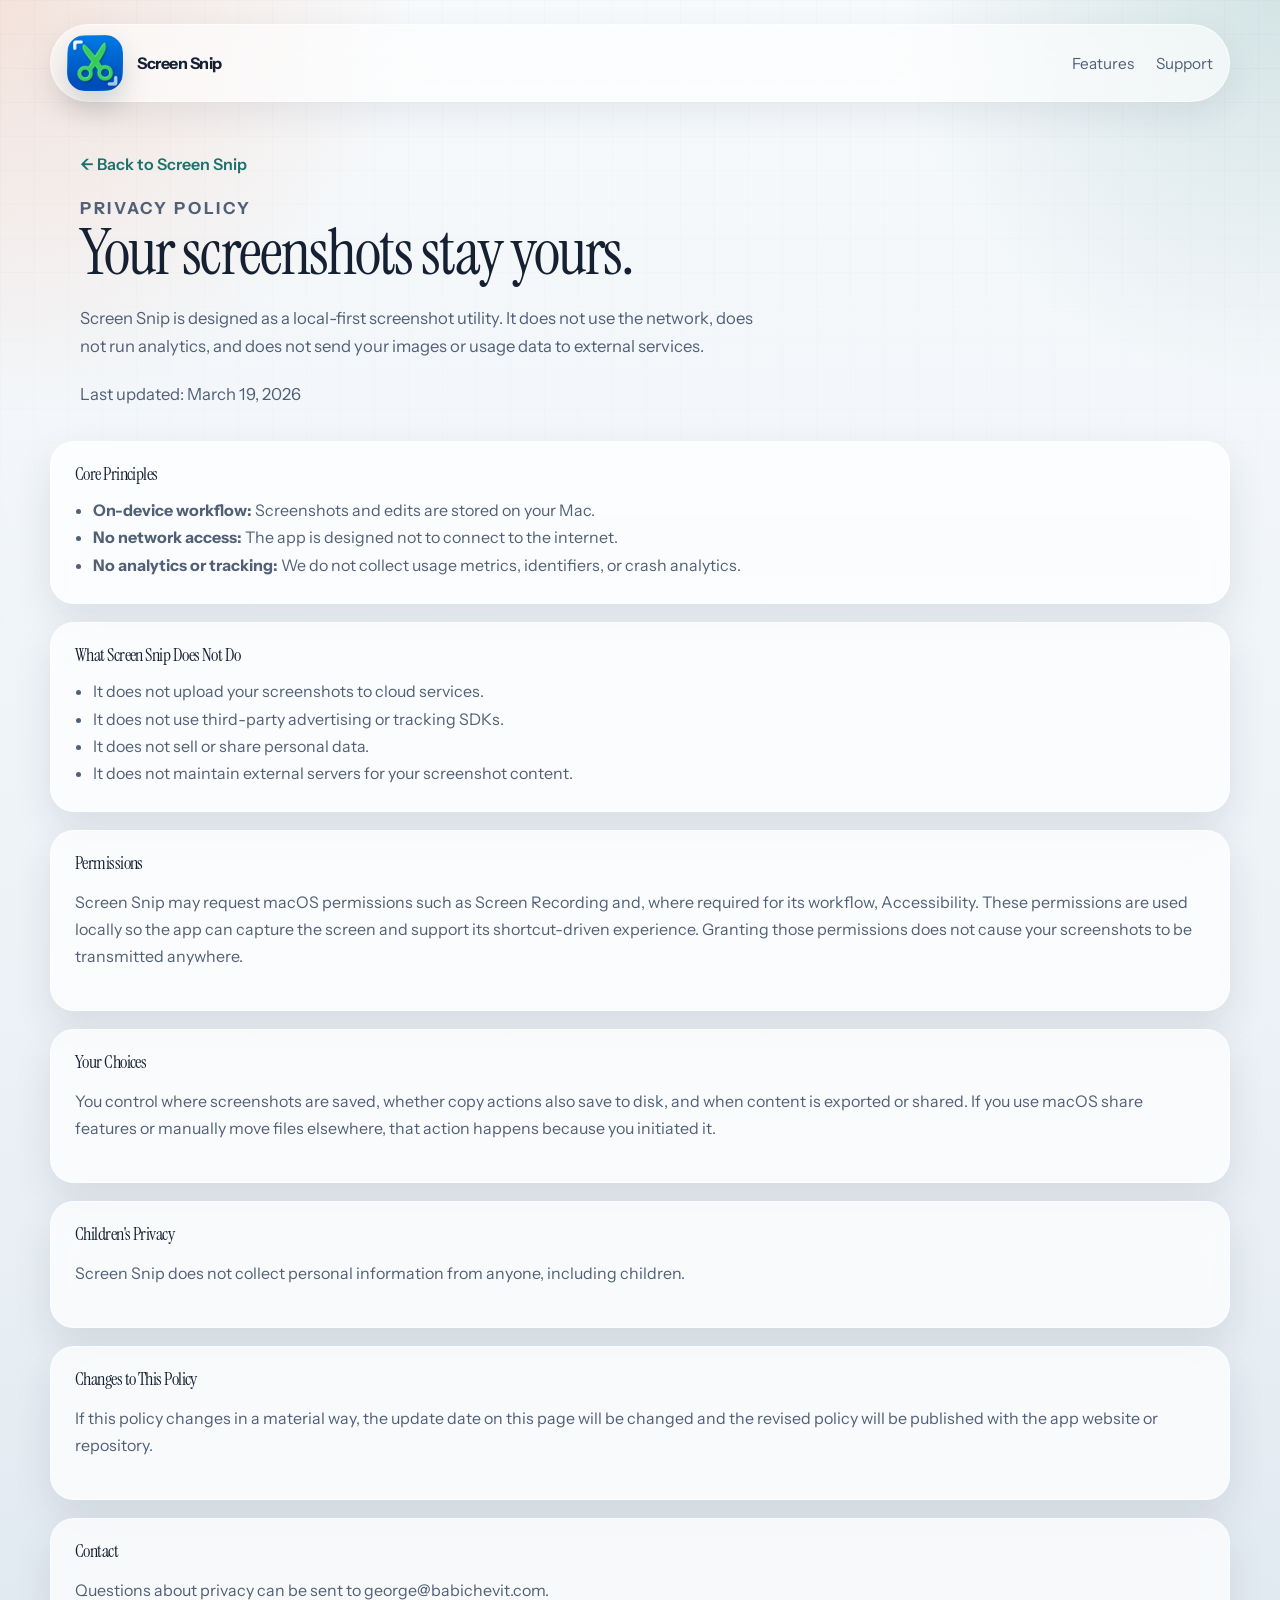
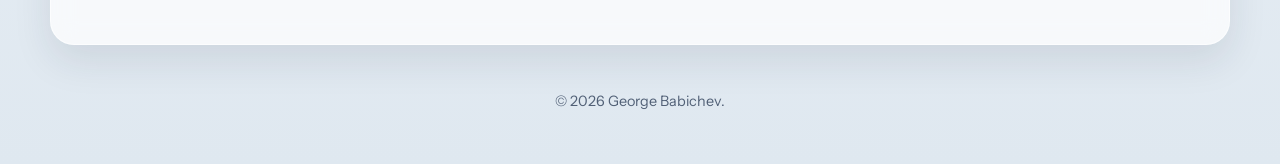
==== docs/PrivacyPolicy.html @ 4af5596b "Renamed Documentation to docs for gh pages" ====
<!DOCTYPE html>
<html lang="en">
<head>
  <meta charset="utf-8">
  <meta name="viewport" content="width=device-width, initial-scale=1">
  <title>Screen Snip Privacy Policy</title>
  <meta
    name="description"
    content="Privacy policy for Screen Snip, a local-first macOS screenshot utility that does not collect analytics or transmit your images."
  >
  <meta name="theme-color" media="(prefers-color-scheme: light)" content="#edf2f7">
  <meta name="theme-color" media="(prefers-color-scheme: dark)" content="#0d1522">
  <link rel="icon" type="image/png" href="icon-light.png">
  <link rel="apple-touch-icon" href="icon-light.png">
  <link rel="preconnect" href="https://fonts.googleapis.com">
  <link rel="preconnect" href="https://fonts.gstatic.com" crossorigin>
  <link href="https://fonts.googleapis.com/css2?family=Instrument+Sans:wght@400;500;600;700&amp;family=Instrument+Serif:ital@0;1&amp;display=swap" rel="stylesheet">
  <link rel="stylesheet" href="site.css">
</head>
<body class="info-page">
  <div class="info-shell">
    <nav class="topbar" aria-label="Primary">
      <a class="brand" href="index.html" aria-label="Screen Snip home">
        <picture class="brand-mark">
          <source srcset="icon-dark.png" media="(prefers-color-scheme: dark)">
          <source srcset="icon-light.png" media="(prefers-color-scheme: light)">
          <img src="icon-light.png" alt="" width="56" height="56">
        </picture>
        <span>Screen Snip</span>
      </a>
      <div class="nav-links">
        <a href="index.html#features">Features</a>
        <a href="Support.html">Support</a>
      </div>
    </nav>

    <header class="info-header reveal">
      <a class="back-link" href="index.html">&larr; Back to Screen Snip</a>
      <p class="eyebrow">Privacy Policy</p>
      <h1>Your screenshots stay yours.</h1>
      <p>
        Screen Snip is designed as a local-first screenshot utility. It does not use the network,
        does not run analytics, and does not send your images or usage data to external services.
      </p>
      <p class="meta-note">Last updated: March 19, 2026</p>
    </header>

    <main class="policy-shell">
      <section class="policy-card reveal">
        <h2>Core Principles</h2>
        <ul>
          <li><strong>On-device workflow:</strong> Screenshots and edits are stored on your Mac.</li>
          <li><strong>No network access:</strong> The app is designed not to connect to the internet.</li>
          <li><strong>No analytics or tracking:</strong> We do not collect usage metrics, identifiers, or crash analytics.</li>
        </ul>
      </section>

      <section class="policy-card reveal">
        <h2>What Screen Snip Does Not Do</h2>
        <ul>
          <li>It does not upload your screenshots to cloud services.</li>
          <li>It does not use third-party advertising or tracking SDKs.</li>
          <li>It does not sell or share personal data.</li>
          <li>It does not maintain external servers for your screenshot content.</li>
        </ul>
      </section>

      <section class="policy-card reveal">
        <h2>Permissions</h2>
        <p>
          Screen Snip may request macOS permissions such as Screen Recording and, where required for its workflow,
          Accessibility. These permissions are used locally so the app can capture the screen and support its shortcut-driven experience.
          Granting those permissions does not cause your screenshots to be transmitted anywhere.
        </p>
      </section>

      <section class="policy-card reveal">
        <h2>Your Choices</h2>
        <p>
          You control where screenshots are saved, whether copy actions also save to disk, and when content is exported or shared.
          If you use macOS share features or manually move files elsewhere, that action happens because you initiated it.
        </p>
      </section>

      <section class="policy-card reveal">
        <h2>Children's Privacy</h2>
        <p>Screen Snip does not collect personal information from anyone, including children.</p>
      </section>

      <section class="policy-card reveal">
        <h2>Changes to This Policy</h2>
        <p>If this policy changes in a material way, the update date on this page will be changed and the revised policy will be published with the app website or repository.</p>
      </section>

      <section class="policy-card reveal">
        <h2>Contact</h2>
        <p>Questions about privacy can be sent to <a href="mailto:george@babichevit.com">george@babichevit.com</a>.</p>
      </section>
    </main>

    <footer class="site-footer">
      <p>&copy; <span data-current-year>2026</span> George Babichev.</p>
    </footer>
  </div>

  <script src="site.js"></script>
</body>
</html>
---- docs/site.css ----
:root {
  color-scheme: light dark;
  --bg: #edf2f7;
  --bg-strong: #dde7f1;
  --surface: rgba(255, 255, 255, 0.72);
  --surface-strong: rgba(255, 255, 255, 0.9);
  --surface-dark: rgba(14, 24, 38, 0.78);
  --ink: #152133;
  --ink-soft: #516076;
  --line: rgba(21, 33, 51, 0.12);
  --line-strong: rgba(21, 33, 51, 0.22);
  --accent: #e0672f;
  --accent-strong: #b84a1b;
  --teal: #1c716b;
  --teal-soft: rgba(28, 113, 107, 0.12);
  --shadow-lg: 0 28px 70px rgba(28, 40, 58, 0.14);
  --shadow-md: 0 16px 38px rgba(28, 40, 58, 0.1);
  --radius-xl: 34px;
  --radius-lg: 24px;
  --radius-md: 18px;
  --radius-sm: 999px;
  --content-width: 1180px;
}

* {
  box-sizing: border-box;
}

html {
  scroll-behavior: smooth;
}

body {
  margin: 0;
  min-width: 320px;
  font-family: "Instrument Sans", "Avenir Next", "Segoe UI", sans-serif;
  color: var(--ink);
  background:
    radial-gradient(circle at top left, rgba(224, 103, 47, 0.16), transparent 26rem),
    radial-gradient(circle at top right, rgba(28, 113, 107, 0.16), transparent 24rem),
    linear-gradient(180deg, #f7fafc 0%, var(--bg) 54%, #dfe8f0 100%);
}

body::before {
  content: "";
  position: fixed;
  inset: 0;
  pointer-events: none;
  background-image:
    linear-gradient(rgba(21, 33, 51, 0.03) 1px, transparent 1px),
    linear-gradient(90deg, rgba(21, 33, 51, 0.03) 1px, transparent 1px);
  background-size: 34px 34px;
  mask-image: linear-gradient(180deg, rgba(0, 0, 0, 0.52), transparent 82%);
}

img {
  display: block;
  max-width: 100%;
}

a {
  color: inherit;
  text-decoration: none;
}

kbd {
  display: inline-flex;
  align-items: center;
  justify-content: center;
  min-width: 2.2rem;
  min-height: 2.2rem;
  padding: 0 0.55rem;
  border-radius: 12px;
  border: 1px solid var(--line);
  background: rgba(255, 255, 255, 0.86);
  box-shadow: inset 0 -2px 0 rgba(21, 33, 51, 0.08);
  font: inherit;
  font-size: 0.88rem;
  font-weight: 700;
}

.page-shell {
  position: relative;
  z-index: 1;
  padding-bottom: 2.5rem;
}

.hero,
.section,
.summary-band,
.site-footer,
.info-shell {
  width: min(calc(100% - 32px), var(--content-width));
  margin-inline: auto;
}

.hero {
  padding: 24px 0 56px;
}

.topbar {
  display: flex;
  align-items: center;
  justify-content: space-between;
  gap: 24px;
  padding: 10px 16px;
  background: rgba(255, 255, 255, 0.6);
  border: 1px solid rgba(255, 255, 255, 0.62);
  border-radius: var(--radius-sm);
  backdrop-filter: blur(18px);
  box-shadow: 0 12px 36px rgba(28, 40, 58, 0.08);
}

.brand {
  display: inline-flex;
  align-items: center;
  gap: 14px;
  font-size: 1rem;
  font-weight: 700;
  letter-spacing: -0.03em;
}

.brand-mark img {
  width: 56px;
  height: 56px;
  border-radius: 18px;
  box-shadow: 0 14px 28px rgba(28, 40, 58, 0.18);
}

.nav-links {
  display: inline-flex;
  align-items: center;
  flex-wrap: wrap;
  justify-content: flex-end;
  gap: 22px;
  color: var(--ink-soft);
  font-size: 0.96rem;
}

.nav-links a {
  position: relative;
}

.nav-links a::after {
  content: "";
  position: absolute;
  left: 0;
  bottom: -6px;
  width: 100%;
  height: 2px;
  background: var(--accent);
  transform: scaleX(0);
  transform-origin: left;
  transition: transform 180ms ease;
}

.nav-links a:hover::after,
.nav-links a:focus-visible::after {
  transform: scaleX(1);
}

.hero-grid {
  display: grid;
  grid-template-columns: minmax(0, 1.02fr) minmax(320px, 0.98fr);
  gap: 40px;
  align-items: center;
  padding-top: 56px;
}

.hero-copy h1,
.section-heading h2,
.spotlight-copy h2,
.closing h2,
.info-header h1,
.info-card h2,
.policy-card h2 {
  margin: 0;
  font-family: "Instrument Serif", Georgia, serif;
  font-weight: 400;
  letter-spacing: -0.03em;
  line-height: 0.96;
}

.hero-copy h1 {
  max-width: 10ch;
  font-size: clamp(3.5rem, 7vw, 6.3rem);
}

.eyebrow {
  margin: 0 0 16px;
  color: var(--teal);
  font-size: 0.82rem;
  font-weight: 700;
  letter-spacing: 0.16em;
  text-transform: uppercase;
}

.lede,
.summary-band p,
.feature-card p,
.spotlight-copy p,
.workflow-step p,
.setting-card p,
.shortcut-card p,
.closing p,
.info-header p,
.info-card p,
.info-card li,
.policy-card p,
.policy-card li {
  color: var(--ink-soft);
  line-height: 1.7;
}

.lede {
  max-width: 58ch;
  margin: 22px 0 0;
  font-size: 1.12rem;
}

.hero-actions,
.closing-actions,
.card-actions {
  display: flex;
  flex-wrap: wrap;
  gap: 14px;
  margin-top: 28px;
}

.button {
  display: inline-flex;
  align-items: center;
  justify-content: center;
  min-height: 48px;
  padding: 0 20px;
  border-radius: var(--radius-sm);
  border: 1px solid transparent;
  font-weight: 600;
  transition:
    transform 180ms ease,
    border-color 180ms ease,
    background-color 180ms ease,
    color 180ms ease;
}

.button:hover,
.button:focus-visible {
  transform: translateY(-1px);
}

.button-primary {
  color: #fff8f3;
  background: linear-gradient(135deg, var(--accent) 0%, var(--accent-strong) 100%);
  box-shadow: 0 14px 30px rgba(184, 74, 27, 0.22);
}

.button-secondary,
.button-tertiary {
  border-color: var(--line);
  background: rgba(255, 255, 255, 0.74);
}

.button-tertiary {
  color: var(--ink-soft);
}

.hero-points {
  display: grid;
  grid-template-columns: repeat(3, minmax(0, 1fr));
  gap: 12px;
  padding: 0;
  margin: 28px 0 0;
  list-style: none;
}

.hero-points li,
.feature-card,
.workflow-step,
.setting-card,
.shortcut-card,
.info-card,
.policy-card {
  background: var(--surface);
  border: 1px solid rgba(255, 255, 255, 0.58);
  box-shadow: var(--shadow-md);
  backdrop-filter: blur(12px);
}

.hero-points li {
  padding: 16px 18px;
  border-radius: var(--radius-md);
  color: var(--ink);
  font-size: 0.95rem;
}

.hero-visual {
  position: relative;
}

.screen-stack {
  position: relative;
  min-height: 700px;
}

.screen-card,
.gallery-panel {
  overflow: hidden;
  margin: 0;
  border-radius: 30px;
  border: 1px solid rgba(255, 255, 255, 0.6);
  background: rgba(255, 255, 255, 0.5);
  box-shadow: var(--shadow-lg);
}

.screen-card img,
.gallery-panel img {
  width: 100%;
  height: 100%;
  object-fit: cover;
}

.screen-main,
.screen-side,
.screen-detail {
  position: absolute;
}

.screen-main {
  top: 40px;
  right: 0;
  width: min(100%, 560px);
  aspect-ratio: 16 / 10;
}

.screen-side {
  left: 8px;
  bottom: 56px;
  width: min(58%, 320px);
  aspect-ratio: 16 / 10;
  transform: rotate(-6deg);
}

.screen-detail {
  right: 54px;
  bottom: 0;
  width: min(46%, 270px);
  aspect-ratio: 16 / 10;
  transform: rotate(4deg);
}

.summary-band {
  margin-bottom: 18px;
  padding: 28px 30px;
  background: rgba(255, 255, 255, 0.62);
  border: 1px solid rgba(255, 255, 255, 0.55);
  border-radius: var(--radius-xl);
  box-shadow: 0 18px 44px rgba(28, 40, 58, 0.08);
  backdrop-filter: blur(12px);
}

.summary-band p {
  max-width: 64ch;
  margin: 0;
  font-size: 1.06rem;
}

.section {
  padding: 62px 0;
}

.section-heading {
  max-width: 760px;
  margin-bottom: 30px;
}

.section-heading h2,
.spotlight-copy h2,
.closing h2,
.info-header h1 {
  font-size: clamp(2.5rem, 5vw, 4.4rem);
}

.feature-grid,
.workflow-grid,
.settings-grid,
.shortcut-grid,
.info-grid {
  display: grid;
  gap: 18px;
}

.feature-grid,
.settings-grid {
  grid-template-columns: repeat(3, minmax(0, 1fr));
}

.workflow-grid {
  grid-template-columns: repeat(3, minmax(0, 1fr));
}

.shortcut-grid,
.info-grid {
  grid-template-columns: repeat(2, minmax(0, 1fr));
}

.feature-card,
.workflow-step,
.setting-card,
.shortcut-card,
.info-card,
.policy-card {
  padding: 24px;
  border-radius: var(--radius-lg);
}

.feature-card h3,
.workflow-step h3,
.setting-card h3,
.shortcut-card h3,
.info-card h2,
.policy-card h2,
.policy-card h3 {
  margin: 0 0 10px;
  font-size: 1.15rem;
}

.spotlight {
  display: grid;
  grid-template-columns: minmax(0, 0.96fr) minmax(0, 1.04fr);
  gap: 24px;
  align-items: center;
}

.spotlight-copy {
  padding-right: 10px;
}

.stat-row {
  display: grid;
  grid-template-columns: repeat(3, minmax(0, 1fr));
  gap: 12px;
  margin-top: 24px;
}

.stat {
  padding: 16px 18px;
  border-radius: var(--radius-md);
  background: rgba(255, 255, 255, 0.62);
  border: 1px solid rgba(255, 255, 255, 0.55);
}

.stat strong {
  display: block;
  margin-bottom: 6px;
  font-size: 0.98rem;
}

.stat span {
  color: var(--ink-soft);
  font-size: 0.92rem;
}

.spotlight-gallery {
  display: grid;
  grid-template-columns: minmax(0, 1.18fr) minmax(0, 0.82fr);
  gap: 16px;
}

.gallery-wide {
  grid-row: span 2;
  min-height: 100%;
}

.gallery-panel {
  min-height: 240px;
}

.workflow-step span {
  display: inline-flex;
  align-items: center;
  justify-content: center;
  width: 2.8rem;
  height: 2.8rem;
  margin-bottom: 16px;
  border-radius: 50%;
  background: linear-gradient(135deg, var(--accent), var(--accent-strong));
  color: #fff;
  font-size: 0.95rem;
  font-weight: 700;
}

.shortcut-keys {
  display: flex;
  flex-wrap: wrap;
  gap: 8px;
  margin: 14px 0;
}

.closing {
  display: flex;
  align-items: center;
  justify-content: space-between;
  gap: 24px;
  padding: 34px;
  border-radius: var(--radius-xl);
  background:
    linear-gradient(135deg, rgba(224, 103, 47, 0.14), rgba(28, 113, 107, 0.12)),
    rgba(255, 255, 255, 0.62);
  border: 1px solid rgba(255, 255, 255, 0.56);
  box-shadow: var(--shadow-lg);
  backdrop-filter: blur(16px);
}

.site-footer {
  padding-top: 8px;
  text-align: center;
  color: var(--ink-soft);
  font-size: 0.9rem;
}

.info-page {
  padding: 24px 0 40px;
}

.info-shell {
  display: grid;
  gap: 24px;
}

.info-header {
  padding: 28px 30px 8px;
}

.info-header p {
  max-width: 62ch;
  margin: 20px 0 0;
  font-size: 1.04rem;
}

.info-grid {
  align-items: start;
}

.info-card ul,
.policy-card ul {
  margin: 14px 0 0 18px;
  padding: 0;
}

.stack-list {
  display: grid;
  gap: 14px;
  margin-top: 18px;
}

.stack-item {
  padding: 16px 18px;
  border-radius: var(--radius-md);
  background: rgba(255, 255, 255, 0.56);
  border: 1px solid rgba(255, 255, 255, 0.56);
}

.stack-item strong {
  display: block;
  margin-bottom: 4px;
  font-size: 0.98rem;
}

.callout {
  margin-top: 18px;
  padding: 16px 18px;
  border-left: 4px solid var(--accent);
  border-radius: 14px;
  background: rgba(224, 103, 47, 0.08);
  color: var(--ink);
}

.faq-list {
  display: grid;
  gap: 16px;
  margin-top: 16px;
}

.faq-item {
  padding: 16px 18px;
  border-radius: var(--radius-md);
  background: rgba(255, 255, 255, 0.56);
  border: 1px solid rgba(255, 255, 255, 0.56);
}

.faq-item h3 {
  margin: 0 0 8px;
  font-size: 1rem;
}

.policy-shell {
  display: grid;
  gap: 18px;
}

.meta-note {
  color: var(--ink-soft);
  font-size: 0.94rem;
}

.back-link {
  display: inline-flex;
  align-items: center;
  gap: 8px;
  color: var(--teal);
  font-weight: 600;
}

.reveal {
  opacity: 0;
  transform: translateY(24px);
  transition:
    opacity 500ms ease,
    transform 500ms ease;
}

.reveal.is-visible {
  opacity: 1;
  transform: translateY(0);
}

@media (prefers-reduced-motion: reduce) {
  html {
    scroll-behavior: auto;
  }

  .reveal,
  .reveal.is-visible,
  .button,
  .nav-links a::after {
    transition: none;
    transform: none;
  }
}

@media (prefers-color-scheme: dark) {
  :root {
    --bg: #0d1522;
    --bg-strong: #172233;
    --surface: rgba(17, 26, 40, 0.76);
    --surface-strong: rgba(19, 29, 44, 0.92);
    --ink: #eef4ff;
    --ink-soft: #9cadc4;
    --line: rgba(188, 205, 230, 0.16);
    --line-strong: rgba(188, 205, 230, 0.28);
    --accent: #f08349;
    --accent-strong: #d05d2c;
    --teal: #69c6be;
    --teal-soft: rgba(105, 198, 190, 0.16);
    --shadow-lg: 0 28px 80px rgba(0, 0, 0, 0.44);
    --shadow-md: 0 18px 42px rgba(0, 0, 0, 0.32);
  }

  body {
    background:
      radial-gradient(circle at top left, rgba(240, 131, 73, 0.16), transparent 24rem),
      radial-gradient(circle at top right, rgba(105, 198, 190, 0.14), transparent 24rem),
      linear-gradient(180deg, #111a2a 0%, var(--bg) 54%, #09111b 100%);
  }

  .topbar {
    background: rgba(229, 234, 242, 0.82);
    border-color: rgba(255, 255, 255, 0.24);
  }

  .brand,
  .nav-links {
    color: #142033;
  }

  .stat,
  .closing {
    color: #142033;
  }

  .stack-item,
  .stack-item strong,
  .stack-item a,
  .stack-item p,
  .stack-item p a {
    color: rgba(20, 32, 51, 0.82);
  }

  .faq-item,
  .faq-item h3,
  .faq-item p,
  .faq-item strong {
    color: rgba(20, 32, 51, 0.82);
  }

  .stat span,
  .closing p,
  .closing .eyebrow,
  .summary-band p {
    color: rgba(20, 32, 51, 0.82);
  }

  .nav-links a::after {
    background: var(--accent-strong);
  }

  .topbar,
  .summary-band,
  .closing,
  .stat,
  .stack-item,
  .faq-item {
    border-color: rgba(188, 205, 230, 0.12);
  }

  .button-secondary,
  .button-tertiary,
  kbd {
    background: rgba(255, 255, 255, 0.05);
  }

  kbd {
    box-shadow: inset 0 -2px 0 rgba(255, 255, 255, 0.04);
  }
}

@media (max-width: 1040px) {
  .hero-grid,
  .spotlight,
  .info-grid {
    grid-template-columns: 1fr;
  }

  .feature-grid,
  .settings-grid,
  .workflow-grid,
  .shortcut-grid {
    grid-template-columns: repeat(2, minmax(0, 1fr));
  }

  .spotlight-copy {
    padding-right: 0;
  }

  .screen-stack {
    min-height: 620px;
  }

  .closing {
    flex-direction: column;
    align-items: flex-start;
  }
}

@media (max-width: 760px) {
  .hero,
  .section,
  .summary-band,
  .site-footer,
  .info-shell {
    width: min(calc(100% - 20px), var(--content-width));
  }

  .topbar {
    flex-direction: column;
    align-items: flex-start;
    border-radius: 28px;
  }

  .nav-links {
    gap: 16px;
  }

  .hero-grid {
    padding-top: 34px;
  }

  .hero-copy h1 {
    font-size: clamp(2.9rem, 12vw, 4.2rem);
  }

  .hero-points,
  .feature-grid,
  .settings-grid,
  .workflow-grid,
  .shortcut-grid,
  .stat-row,
  .spotlight-gallery {
    grid-template-columns: 1fr;
  }

  .screen-stack {
    min-height: auto;
    display: grid;
    gap: 14px;
  }

  .screen-main,
  .screen-side,
  .screen-detail {
    position: static;
    width: 100%;
    transform: none;
  }

  .gallery-panel {
    min-height: 0;
  }

  .feature-card,
  .workflow-step,
  .setting-card,
  .shortcut-card,
  .info-card,
  .policy-card,
  .summary-band,
  .closing {
    padding: 20px;
    border-radius: 22px;
  }

  .info-header {
    padding: 12px 4px 0;
  }
}
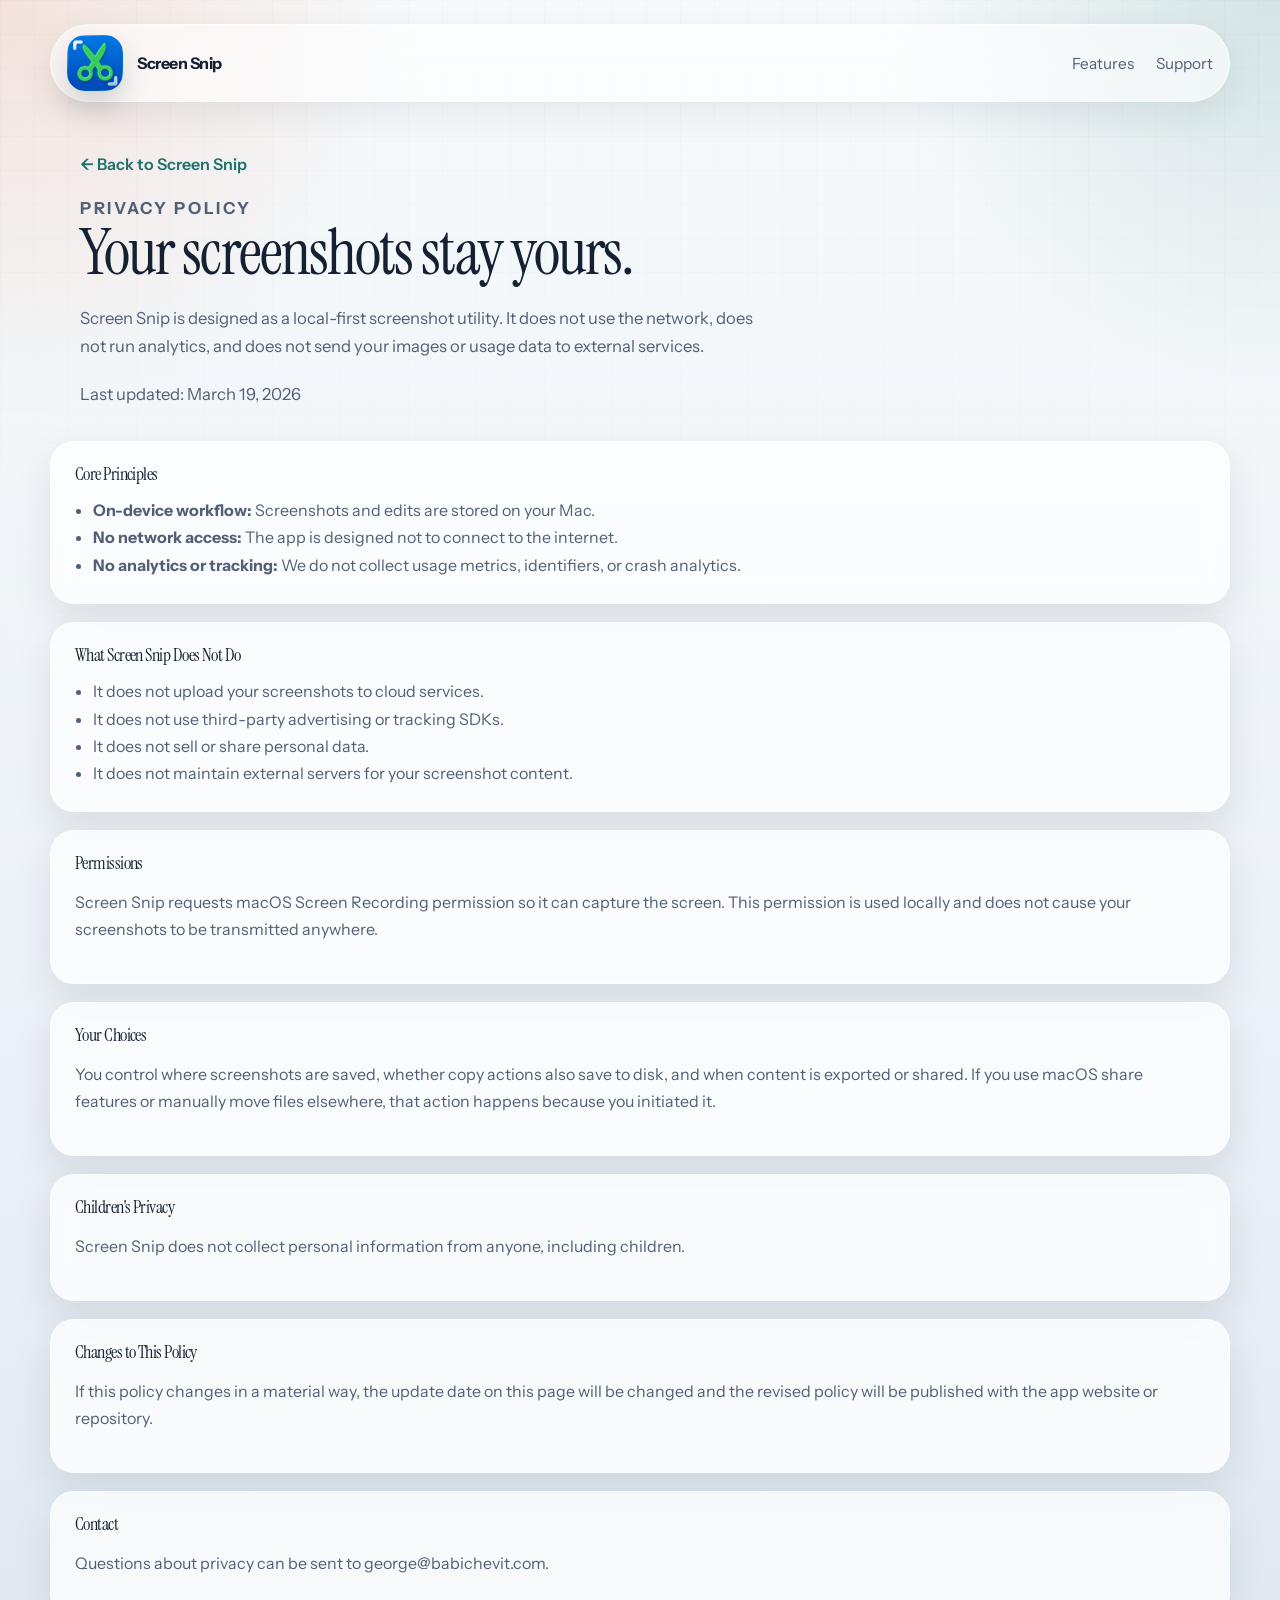
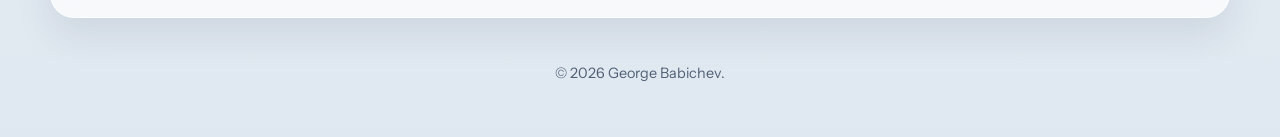
==== commit b63e0736: "Implemented improve hotkey handling, no longer requiring accessibility permissions!" ====
--- a/docs/PrivacyPolicy.html
+++ b/docs/PrivacyPolicy.html
@@ -68,9 +68,8 @@
       <section class="policy-card reveal">
         <h2>Permissions</h2>
         <p>
-          Screen Snip may request macOS permissions such as Screen Recording and, where required for its workflow,
-          Accessibility. These permissions are used locally so the app can capture the screen and support its shortcut-driven experience.
-          Granting those permissions does not cause your screenshots to be transmitted anywhere.
+          Screen Snip requests macOS Screen Recording permission so it can capture the screen.
+          This permission is used locally and does not cause your screenshots to be transmitted anywhere.
         </p>
       </section>
 
